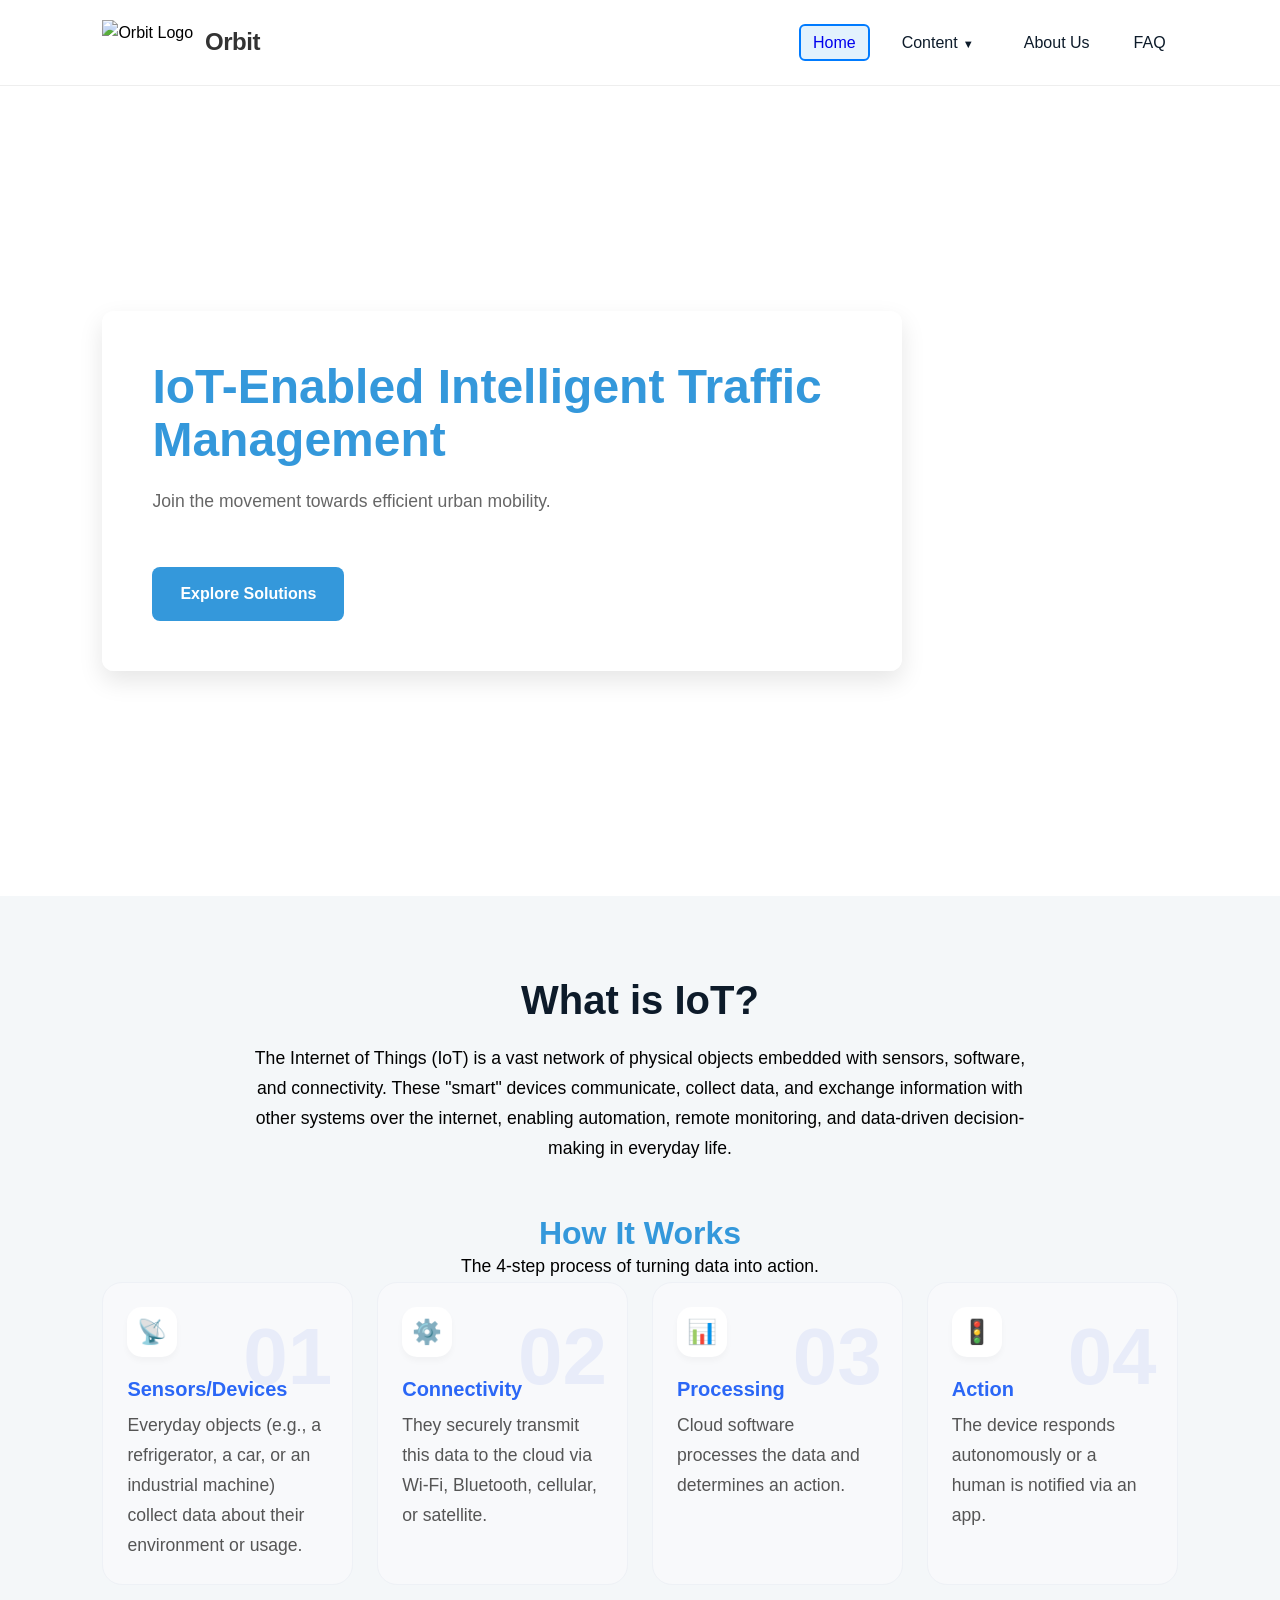
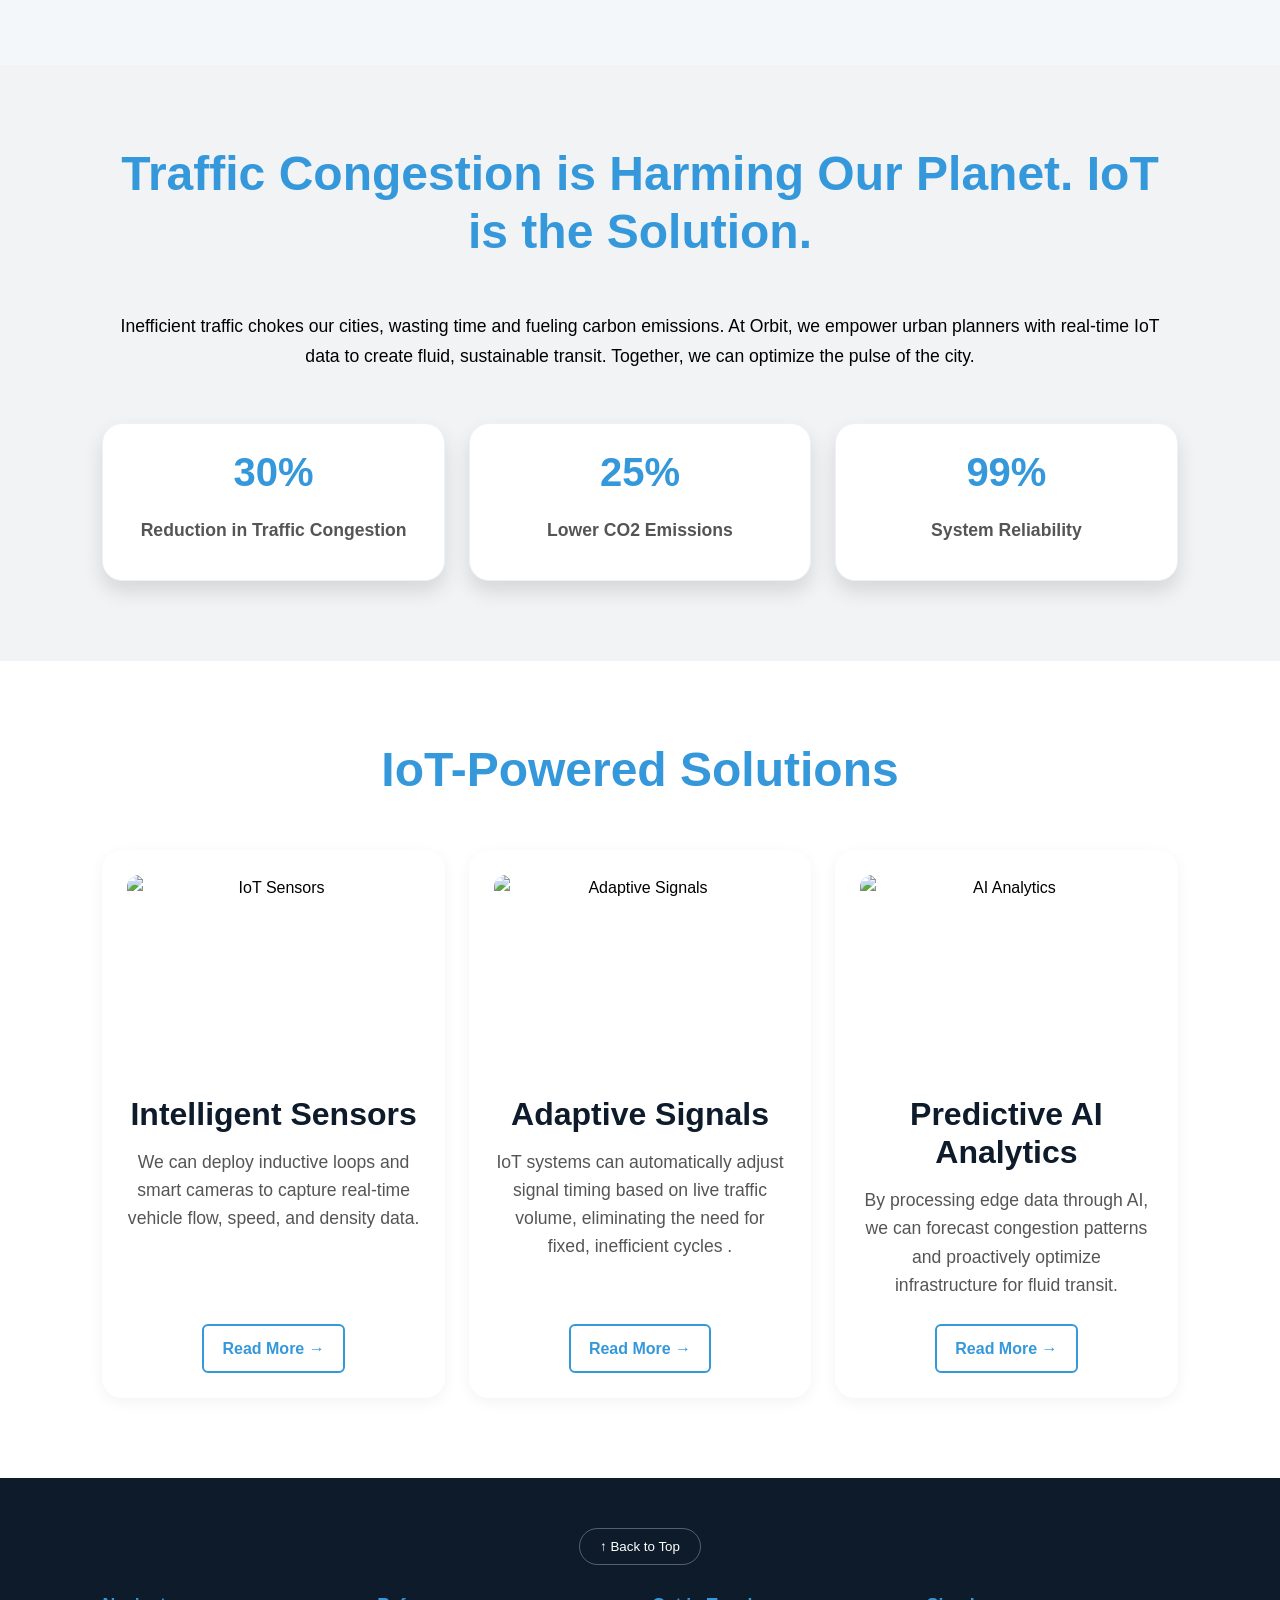
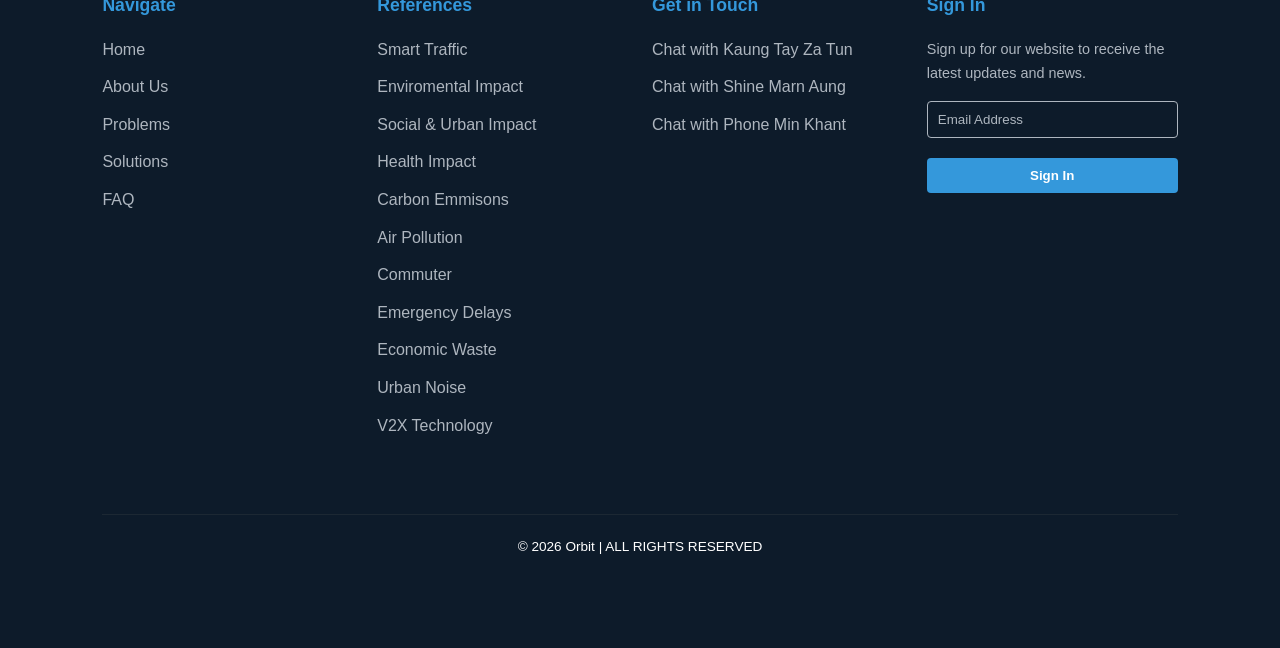
==== index.html @ 5d4b05f7 "Add files via upload" ====
<!DOCTYPE html>
<html lang="en">
<head>
    <meta charset="UTF-8">
    <meta name="viewport" content="width=device-width, initial-scale=1.0">
    <title>ORBIT | HOMEPAGE</title>
    <link rel="icon" type="image" href="images/image-removebg-preview (8).png">
    <link rel="stylesheet" href="STYLE1.css">
</head>
<body>

    <header>
    <div class="header-left">
        <img src="images/icon.png" alt="Orbit Logo">
        <span class="site-name">Orbit</span>
    </div>
    
    <nav class="header-right">
        <a href="index.html" class="nav-active" >Home</a>
        <details class="content-dropdown">
            <summary class="nav-link">Content</summary>
            <div class="dropdown-box">
                <a href="problems.html">The Problems</a>
                <a href="solutions.html">The Solutions</a>
            </div>
        </details>
        <a href="aboutus.html" class="nav-link">About Us</a>
        <a href="faq.html" class="nav-link">FAQ</a>
    </nav>
</header>

    <main>
  <section class="hero">
    <div class="hero-text">
        <div class="animate-text">
            <div class="line"><span><h1>IoT-Enabled Intelligent Traffic Management</h1></span></div>
            <div class="line"><span><p>Join the movement towards efficient urban mobility.</p></span></div>
        </div>
        <a href="#solutions" class="btn-blue">Explore Solutions</a>
    </div>
</section>
<!--section1-->
<section class="iot-section">
    <!-- What is IoT Intro -->
    <div class="iot-intro-container">
        <h2>What is IoT?</h2>
        <p>The Internet of Things (IoT) is a vast network of physical objects embedded with sensors, software, and connectivity. These "smart" devices communicate, collect data, and exchange information with other systems over the internet, enabling automation, remote monitoring, and data-driven decision-making in everyday life.</p>
    </div>
        <div class="how-it-works-header" style="text-align: center; margin-top: 50px;">
        <h3>How It Works</h3>
        <p>The 4-step process of turning data into action.</p>
    </div>
    <!-- How it works: The 4 Process Cards -->
    <div class="process-grid">
        <div class="step-card">
            <span class="bg-number">01</span>
            <div class="step-icon">📡</div>
            <h4>Sensors/Devices</h4>
            <p>Everyday objects (e.g., a refrigerator, a car, or an industrial machine) collect data about their environment or usage.</p>
        </div>
        <div class="step-card">
            <span class="bg-number">02</span>
            <div class="step-icon">⚙️</div>
            <h4>Connectivity</h4>
            <p>They securely transmit this data to the cloud via Wi-Fi, Bluetooth, cellular, or satellite.</p>
        </div>
        <div class="step-card">
            <span class="bg-number">03</span>
            <div class="step-icon">📊</div>
            <h4>Processing</h4>
            <p>Cloud software processes the data and determines an action.</p>
        </div>
        <div class="step-card">
            <span class="bg-number">04</span>
            <div class="step-icon">🚦</div>
            <h4>Action</h4>
            <p>The device responds autonomously or a human is notified via an app.</p>
        </div>
    </div>
</section>
<!--section2-->
<section class="stats-wrapper">
    <div class="stats-intro">
        <h2>Traffic Congestion is Harming Our Planet. IoT is the Solution.</h2><br><br>
        <p>Inefficient traffic chokes our cities, wasting time and fueling carbon emissions. At Orbit, we empower urban planners with real-time IoT data to create fluid, sustainable transit. Together, we can optimize the pulse of the city.</p>
    </div>
    <br><br>
    <div class="stats-section">
        <div class="stat-card">
            <h3>30%</h3>
            <p>Reduction in Traffic Congestion</p>
        </div>
        <div class="stat-card">
            <h3>25%</h3>
            <p>Lower CO2 Emissions</p>
        </div>
        <div class="stat-card">
            <h3>99%</h3>
            <p>System Reliability</p>
        </div>
    </div>
</section>
<!--section3-->
<section id="solutions" class="solutions-section">
    <h2>IoT-Powered Solutions</h2><br><br>
    <div class="solutions-container">
        <!-- Solution 1: IoT Sensors -->
        <div class="solution-card">
            <img src="images/sensor-icons-internet-things-iot-sensors.webp" alt="IoT Sensors">
            <h3>Intelligent Sensors</h3>
            <p>We can deploy inductive loops and smart cameras to capture real-time vehicle flow, speed, and density data.</p>
            <a href="solutions.html" class="read-more">Read More &rarr;</a>
        </div>
        
        <!-- Solution 2: Adaptive Signal Control -->
        <div class="solution-card">
            <img src="images/Image (1).jpg" alt="Adaptive Signals">
            <h3>Adaptive Signals</h3>
            <p>IoT systems can automatically adjust signal timing based on live traffic volume, eliminating the need for fixed, inefficient cycles .</p>
            <a href="solutions.html" class="read-more">Read More &rarr;</a>
        </div>
        
        <!-- Solution 3: AI Analytics -->
        <div class="solution-card">
            <img src="images/Predictive-Analysis-for-IoT-1.webp" alt="AI Analytics">
            <h3>Predictive AI Analytics</h3>
            <p>By processing edge data through AI, we can forecast congestion patterns and proactively optimize infrastructure for fluid transit.</p>
            <a href="solutions.html" class="read-more">Read More &rarr;</a>
        </div>
    </div>
</section>
</section>
<footer class="site-footer">
    <div class="scroll-up-wrapper">
        <button class="scroll-up-btn" onclick="window.scrollTo({top: 0, behavior: 'smooth'});">
            ↑ Back to Top
        </button>
    </div>

    <div class="footer-container">
        <!-- Navigate Column -->
        <div class="footer-column">
            <h4>Navigate</h4>
            <a href="index.html">Home</a>
            <a href="aboutus.html">About Us</a>
            <a href="problems.html">Problems</a>
            <a href="solutions.html">Solutions</a>
            <a href="faq.html">FAQ</a>
        </div>

        <!-- Data References Column -->
        <div class="footer-column">
            <h4>References</h4>
            <ul style="list-style: none; padding: 0;">
                <li><a href="https://www.digi.com/blog/post/smart-traffic-management-optimizing-spend">Smart Traffic</a></li>
                <li><a href="https://energyeducation.ca/encyclopedia/Environmental_impact">Enviromental Impact </a></li>
                <li><a href="https://www.archdaily.com/783459/a-look-back-8-years-of-social-and-urban-projects">Social & Urban Impact</a></li>
                <li><a href="https://jgu.edu.in/blog/2023/12/29/importance-of-public-health/">Health Impact</a></li>
                <li><a href="https://geographical.co.uk/climate-change/geo-explainer-how-carbon-emissions-affect-climate">Carbon Emmisons </a></li>
                <li><a href="https://www.business-standard.com/health/air-pollution-key-terms-explained-aqi-pm25-pm10-vocs-black-carbon-smog-125120300593_1.html">Air Pollution</a></li>
                <li><a href="https://www.nbcnews.com/better/lifestyle/how-your-stressful-commute-affects-your-health-strategies-stay-sane-ncna1144946">Commuter </a></li>
                <li><a href="https://www.theguardian.com/society/2023/sep/02/ambulance-delays-mental-illness-england">Emergency Delays</a></li>
                <li><a href="https://cccsonline.org/7-biggest-money-wasters-and-how-to-avoid-them/">Economic Waste</a></li>
                <li><a href="https://timesofkarachi.pk/59694-experts-warn-of-traffic-noise-threat-at-karachi-seminar/">Urban Noise</a></li>
                <li><a href="https://fiberroad.com/cs/resources/new-trends/vehicle-to-everything-v2x-technology-the-nervous-system-of-future-mobility/">V2X Technology</a></li>
            </ul>
        </div>

        <!-- Get in Touch (Teams) Column -->
        <div class="footer-column">
    <h4>Get in Touch</h4>
    <a href="https://teams.microsoft.com/l/chat/0/0?users=kaungtayzatun@edusndigitalschool.com">Chat with Kaung Tay Za Tun</a>
    <a href="https://teams.microsoft.com/l/chat/0/0?users=shinemarnaung@edusnschool.co.uk">Chat with Shine Marn Aung</a>
    <a href="https://teams.microsoft.com/l/chat/0/0?users=phoneminkhant@edusnschool.co.uk">Chat with Phone Min Khant</a>
</div>

        <!-- Sign In Column -->
        <div class="footer-column">
    <h4>Sign In</h4>
    <p>Sign up for our website to receive the latest updates and news.</p>
    
    <!-- The form wrapper -->
    <div id="form-wrapper">
        <form onsubmit="this.parentElement.style.display='none'; document.getElementById('thank-you-msg').style.display='block'; return false;">
            <input type="email" placeholder="Email Address" required>
            <button type="submit" style="margin-top: 10px;">Sign In</button>
        </form>
    </div>

    <!-- The Thank You message, hidden by default -->
    <div id="thank-you-msg" class="thank-you" style="display: none;">
        Thank you!
    </div>
</div>

    <div class="footer-bottom">
        <p>&copy; 2026 Orbit | ALL RIGHTS RESERVED</p>
    </div>
</footer>
</body>
</html>
---- STYLE1.css ----
/* =========================================================
   GLOBAL RESET
========================================================= */
* {
    margin: 0;
    padding: 0;
    box-sizing: border-box;
}

html {
    scroll-behavior: smooth;
}

body {
    font-family: 'Segoe UI', Tahoma, Geneva, Verdana, sans-serif;
    background-color: #f8f9fa;
    color: #333;
    line-height: 1.6;
}

/* =========================================================
   HEADER
========================================================= */
header {
    position: sticky;
    top: 0;
    z-index: 1000;

    display: flex;
    justify-content: space-between;
    align-items: center;

    padding: 15px 8%;
    background: #ffffff;
    border-bottom: 1px solid #eaeaea;
}

/* LEFT SIDE */
.header-left {
    display: flex;
    align-items: center;
    gap: 12px;
    cursor: pointer;
}

.header-left img {
    height: 45px;
    width: auto;
    transition: transform 0.3s ease;
}

.header-left img:hover {
    transform: scale(1.05);
}

.site-name {
    font-size: 1.5rem;
    font-weight: 700;
    color: #333;
    letter-spacing: -0.5px;
}

/* RIGHT SIDE NAV */
.header-right {
    display: flex;
    align-items: center;
    gap: 20px;
}

/* NAV LINKS */
.nav-link {
    color: #0d1b2a;
    text-decoration: none;
    font-weight: 500;
    padding: 8px 12px;
    transition: all 0.3s ease;
}

.nav-link:hover {
    color: #3498db;
}

/* ACTIVE HOME BUTTON */
.nav-link.active-home {
    background-color: #e8ecf9;
    color: #2b67f6;
    padding: 8px 20px;
    border-radius: 12px;
    font-weight: 600;
}

/* GENERIC ACTIVE */
.nav-active {
    background-color: #e3f2fd;
    border: 2px solid #007bff;
    border-radius: 6px;
    padding: 4px 12px;
}

/* =========================================================
   DROPDOWN
========================================================= */
.content-dropdown {
    position: relative;
}

.content-dropdown summary {
    list-style: none;
    cursor: pointer;
    padding-right: 18px;
    font-weight: 500;
}

.content-dropdown summary::-webkit-details-marker {
    display: none;
}

.content-dropdown summary::after {
    content: "▼";
    font-size: 0.7rem;
    margin-left: 5px;
}

.dropdown-box {
    position: absolute;
    top: 120%;
    left: 0;

    min-width: 180px;
    padding: 12px;

    background: white;
    border-radius: 8px;
    border: 1px solid #eee;

    box-shadow: 0 10px 20px rgba(0,0,0,0.08);

    display: none;
}

.content-dropdown[open] .dropdown-box {
    display: block;
}

.dropdown-box a {
    display: block;
    padding: 10px 5px;
    text-decoration: none;
    color: #333;
    transition: color 0.3s ease;
}

.dropdown-box a:hover {
    color: #3498db;
}

/* =========================================================
   HERO SECTION
========================================================= */
.hero {
    display: flex;
    align-items: center;
    gap: 60px;

    padding: 80px 8%;
    background: #ffffff;
}

.hero-text {
    flex: 1;
}

.hero-text h1 {
    font-size: 3rem;
    line-height: 1.1;
    margin-bottom: 20px;
}

.hero-text p {
    font-size: 1.1rem;
    color: #666;
    margin-bottom: 30px;
}

.btn-blue {
    display: inline-block;

    padding: 15px 30px;

    background: #3498db;
    color: white;
    text-decoration: none;
    border-radius: 6px;

    font-weight: bold;
    transition: background 0.3s ease;
}

.btn-blue:hover {
    background: #217dbb;
}

.hero-image {
    flex: 1;
    width: 100%;
    height: 350px;

    object-fit: cover;
    border-radius: 12px;
}

/* =========================================================
   STATS SECTION
========================================================= */
.stats-wrapper {
    padding: 80px 8%;
    background: #f1f3f5;
    text-align: center;
}

.stats-section {
    display: flex;
    gap: 20px;
    justify-content: space-between;
}

.stat-card {
    flex: 1;

    background: #ffffff;
    padding: 30px;
    border-radius: 16px;

    box-shadow: 0 10px 20px rgba(0,0,0,0.12);

    transition:
        transform 0.4s ease,
        box-shadow 0.4s ease;
}

.stat-card:hover {
    transform: translateY(-10px);

    box-shadow: 0 25px 50px rgba(0,0,0,0.2);
}

.stat-card h3 {
    color: #3498db;
    font-size: 2.5rem;
    margin-bottom: 10px;
}

/* =========================================================
   SOLUTIONS SECTION
========================================================= */
.solutions-section {
    padding: 80px 8%;
    text-align: center;
    background: #ffffff;
}

.solutions-container {
    display: flex;
    gap: 20px;
}

.solution-card {
    flex: 1;

    display: flex;
    flex-direction: column;

    padding: 20px;

    background: #f9f9f9;
    border-radius: 12px;

    box-shadow: 0 5px 15px rgba(0,0,0,0.05);
}

.solution-card img {
    width: 100%;
    height: 200px;

    object-fit: cover;
    border-radius: 8px;

    margin-bottom: 15px;
}

.read-more {
    margin-top: auto;

    display: inline-block;

    padding: 10px 18px;

    border: 2px solid #3498db;
    border-radius: 6px;

    color: #3498db;
    text-decoration: none;
    font-weight: 600;

    transition: all 0.3s ease;
}

.read-more:hover {
    background: #3498db;
    color: white;
}

/* =========================================================
   FAQ SECTION
========================================================= */
.faq-hero {
    padding: 60px 8%;
}

.faq-layout {
    display: flex;
    gap: 80px;
    align-items: flex-start;
}

.faq-sidebar {
    flex: 0 0 300px;
    position: sticky;
    top: 100px;
}

.faq-main-title {
    font-size: 3rem;
    color: #3498db;
    margin-bottom: 20px;
}

.faq-list {
    flex: 1;
}

.faq-cat-title {
    margin: 40px 0 20px;
    padding-bottom: 10px;

    border-bottom: 2px solid #ddd;
    color: #2c3e50;
}

.faq-item {
    overflow: hidden;

    margin-bottom: 15px;

    background: white;
    border-radius: 8px;

    box-shadow: 0 2px 10px rgba(0,0,0,0.05);
}

.faq-item summary {
    display: flex;
    justify-content: space-between;
    align-items: center;

    padding: 20px;

    cursor: pointer;
    font-weight: 600;
}

.arrow-circle {
    width: 30px;
    height: 30px;

    display: flex;
    align-items: center;
    justify-content: center;

    border: 2px solid #3498db;
    border-radius: 50%;

    color: #3498db;

    transition: transform 0.3s ease;
}

.faq-item[open] .arrow-circle {
    transform: rotate(90deg);
}

.faq-answer {
    padding: 0 20px 20px;
    color: #666;
}

/* =========================================================
   IOT SECTION
========================================================= */
.iot-section {
    padding: 80px 8%;
    background-color: #ffffff;
}

.iot-intro-container {
    max-width: 800px;
    margin: 0 auto 50px;
    text-align: center;
}

.iot-intro-container h2 {
    font-size: 2.5rem;
    margin-bottom: 20px;
    color: #0d1b2a;
}

/* GRID */
.process-grid {
    display: grid;
    grid-template-columns: repeat(4, 1fr);
    gap: 20px;
}

/* CARD */
.step-card {
    position: relative;
    overflow: hidden;

    padding: 30px;

    background: #f8f9fb;
    border: 1px solid #eef1f6;
    border-radius: 25px;

    transition:
        transform 0.4s ease,
        box-shadow 0.4s ease;
}

.step-card:hover {
    transform: translateY(-12px);

    box-shadow: 0 15px 30px rgba(0,0,0,0.15);
}

/* NUMBER */
.bg-number {
    position: absolute;
    top: 10px;
    right: 20px;

    font-size: 5rem;
    font-weight: 900;
    color: #e8ecf9;

    z-index: 0;
}

/* ICON */
.step-icon {
    position: relative;
    z-index: 1;

    width: 50px;
    height: 50px;

    display: flex;
    align-items: center;
    justify-content: center;

    margin-bottom: 20px;

    background: white;
    border-radius: 15px;

    font-size: 1.5rem;

    box-shadow: 0 4px 6px rgba(0,0,0,0.03);

    transition: transform 0.3s ease;
}

.step-card:hover .step-icon {
    transform: scale(1.1);
}

.step-card h4,
.step-card p {
    position: relative;
    z-index: 1;
}

.step-card h4 {
    margin-bottom: 15px;
}

.step-card p {
    color: #555;
}

/* =========================================================
   FOOTER
========================================================= */
.site-footer {
    padding: 50px 8%;
    background-color: #0d1b2a;
    color: white;
}

.footer-container {
    display: flex;
    justify-content: space-between;
    flex-wrap: wrap;
    gap: 30px;

    margin-bottom: 40px;
}

.footer-column {
    flex: 1;
    min-width: 220px;
}

.footer-column h4 {
    margin-bottom: 20px;

    font-size: 1.1rem;
    font-weight: 600;
}

/* LINKS */
.footer-column a {
    display: block;

    margin-bottom: 12px;

    color: #aeb6bf;
    text-decoration: none;

    transition: color 0.3s ease;
}

.footer-column a:hover {
    color: white;
}

/* TEXT */
.footer-column p {
    margin-bottom: 15px;

    color: #aeb6bf;
    font-size: 0.9rem;
}

/* INPUTS */
.footer-column input {
    width: 100%;

    padding: 10px;
    margin-bottom: 10px;

    background-color: #0d1b2a;
    border: 1px solid #aeb6bf;
    border-radius: 4px;

    color: white;
}

.footer-column input::placeholder {
    color: #aeb6bf;
}

/* BUTTON */
.footer-column button {
    width: 100%;

    padding: 10px;

    background-color: #3498db;
    color: white;

    border: none;
    border-radius: 4px;

    cursor: pointer;
    font-weight: 600;

    transition: background 0.3s ease;
}

.footer-column button:hover {
    background-color: #0f9dfb;
}

/* THANK YOU BOX */
.thank-you {
    margin-top: 10px;
    padding: 10px;

    border: 1px solid #3498db;
    border-radius: 4px;

    color: #3498db;
    text-align: center;
}

/* BOTTOM */
.footer-bottom {
    width: 100%;

    margin-top: 40px;
    padding-top: 20px;

    text-align: center;

    border-top: 1px solid #1c2833;
}

.footer-bottom p {
    color: white;
    font-size: 0.85rem;
}

/* SCROLL BUTTON */
.scroll-up-wrapper {
    text-align: center;
    margin-bottom: 30px;
}

.scroll-up-btn {
    padding: 10px 20px;

    background: transparent;
    color: white;

    border: 1px solid rgba(255,255,255,0.3);
    border-radius: 20px;

    cursor: pointer;

    transition: all 0.3s ease;
}

.scroll-up-btn:hover {
    background: white;
    color: #0d1b2a;
}

/* =========================================================
   RESPONSIVE DESIGN
========================================================= */
@media (max-width: 992px) {

    .hero,
    .stats-section,
    .solutions-container,
    .faq-layout {
        flex-direction: column;
    }

    .process-grid {
        grid-template-columns: repeat(2, 1fr);
    }

    .faq-sidebar {
        position: static;
    }
}

@media (max-width: 768px) {

    header {
        flex-direction: column;
        gap: 15px;
    }

    .header-right {
        flex-wrap: wrap;
        justify-content: center;
    }

    .hero-text h1,
    .faq-main-title,
    .iot-intro-container h2 {
        font-size: 2rem;
    }

    .process-grid {
        grid-template-columns: 1fr;
    }

    .hero-image {
        height: 250px;
    }
}

@media (max-width: 480px) {

    .hero,
    .stats-wrapper,
    .solutions-section,
    .faq-hero,
    .iot-section,
    .site-footer {
        padding-left: 5%;
        padding-right: 5%;
    }

    .btn-blue {
        width: 100%;
        text-align: center;
    }
}
/* =========================================================
   STEP ICONS & PROCESS CARDS
========================================================= */

.step-icon {
    position: relative;
    z-index: 1;

    width: 50px;
    height: 50px;

    display: flex;
    align-items: center;
    justify-content: center;

    margin-bottom: 20px;

    background: #ffffff;
    border-radius: 15px;

    font-size: 1.5rem;

    box-shadow: 0 4px 6px rgba(0,0,0,0.03);

    transition: transform 0.3s ease;
}

.step-card:hover .step-icon {
    transform: scale(1.1);
}

.step-card h4,
.step-card p {
    position: relative;
    z-index: 1;
}

/* Card Headings */
.step-card h4 {
    margin-bottom: 10px;
    color: #2b67f6;
    font-size: 1.25rem;
}

.step-card p {
    color: #555;
    line-height: 1.7;
}

/* =========================================================
   RESPONSIVE PROCESS GRID
========================================================= */

/* Large Desktop */
@media (min-width: 1200px) {
    .process-grid {
        grid-template-columns: repeat(4, 1fr);
        gap: 30px;
    }
}

/* Laptop */
@media (max-width: 1199px) and (min-width: 992px) {
    .process-grid {
        grid-template-columns: repeat(4, 1fr);
        gap: 20px;
    }
}

/* Tablet */
@media (max-width: 991px) and (min-width: 768px) {
    .process-grid {
        grid-template-columns: repeat(2, 1fr);
        gap: 20px;
    }
}

/* Large Phone */
@media (max-width: 767px) and (min-width: 480px) {
    .process-grid {
        grid-template-columns: 1fr;
        padding: 40px 10%;
    }
}

/* Small Mobile */
@media (max-width: 479px) {

    .process-grid {
        grid-template-columns: 1fr;
        padding: 30px 5%;
    }

    .iot-intro-container h2 {
        font-size: 1.8rem;
    }

    .step-card {
        padding: 20px;
    }
}

/* =========================================================
   IOT SECTION
========================================================= */

.iot-section {
    padding: 80px 8%;
    background-color: #f4f7f9;
}

/* =========================================================
   ABOUT HERO SECTION
========================================================= */

.team-tagline {
    margin-top: 0;

    color: #2b67f6;

    font-size: 1rem;
    font-weight: 600;

    text-transform: uppercase;
    letter-spacing: 1.5px;
}

/* Hero Banner */
.about-hero {
    display: flex;
    align-items: center;
    justify-content: center;

    min-height: 320px;

    padding: 120px 8%;

    text-align: center;

    background-image:
        linear-gradient(rgba(0,0,0,0.5), rgba(0,0,0,0.5)),
        url("images/smart\ city\ 1.jpg");

    background-size: cover;
    background-position: center;
    background-repeat: no-repeat;
}

.about-hero-title {
    max-width: 900px;

    color: #ffffff;

    font-size: clamp(2rem, 6vw, 3rem);

    text-shadow: 2px 2px 8px rgba(0,0,0,0.6);
}

/* =========================================================
   FEATURE GRID
========================================================= */

.about-feature-grid {
    display: grid;
    grid-template-columns: repeat(auto-fit, minmax(250px, 1fr));

    gap: 30px;

    padding: 80px 8%;

    background-color: #ffffff;
}

.feature-card {
    padding: 30px;

    background: #f8f9fb;

    border: 1px solid #eef1f6;
    border-radius: 25px;

    text-align: center;

    transition:
        transform 0.3s ease,
        box-shadow 0.3s ease;
}

.feature-card:hover {
    transform: translateY(-8px);

    box-shadow: 0 15px 30px rgba(0,0,0,0.08);
}

.feature-card h3 {
    margin-bottom: 15px;

    color: #2b67f6;

    font-size: 1.5rem;
}

/* =========================================================
   SPLIT SECTION
========================================================= */

.about-split-section {
    padding: 80px 8%;
    background-color: #f8f9fb;
}

.about-split-wrapper {
    display: flex;
    align-items: center;
    gap: 50px;
}

.about-split-image-box,
.about-split-text-box {
    flex: 1;
}

.about-split-image-box img {
    width: 100%;
    display: block;

    border-radius: 20px;
}

.about-split-text-box h2 {
    margin-bottom: 20px;
    color: #2b67f6;
}

/* =========================================================
   TEAM PROFILES
========================================================= */

.team-profiles-section {
    padding: 80px 8%;
}

.team-container {
    display: flex;
    flex-direction: column;
    gap: 50px;
}

.profile-block {
    display: flex;
    align-items: center;
    justify-content: center;
    gap: 40px;
}

.reverse-profile {
    flex-direction: row-reverse;
}

.member-text-zone {
    flex: 1;
    max-width: 500px;
}

/* Pill Image Frame */
.allbirds-pill-frame {
    width: 250px;
    height: 250px;

    overflow: hidden;
    flex-shrink: 0;

    display: flex;
    align-items: center;
    justify-content: center;

    border-radius: 125px;

    background-color: #eef1f6;

    box-shadow: 0 10px 20px rgba(0,0,0,0.08);
}

.allbirds-pill-frame img {
    width: 100%;
    height: 100%;

    object-fit: cover;
}

/* =========================================================
   STATS IMPACT SECTION
========================================================= */

.stats-impact-section {
    padding: 80px 8%;

    background-color: #f4f7f9;

    text-align: center;
}

.impact-header {
    margin-bottom: 60px;
}

.impact-header h3 {
    margin-bottom: 15px;

    color: #0d1b2a;

    font-size: 2.2rem;
}

.stats-container {
    display: flex;
    justify-content: center;
    gap: 40px;

    padding: 20px 0;

    flex-wrap: wrap;
}

.stat-card {
    flex: 1;
    min-width: 280px;

    padding: 60px 40px;

    background: #ffffff;

    border: 1px solid #eef1f6;
    border-radius: 25px;

    transition:
        transform 0.4s ease,
        box-shadow 0.4s ease;
}

.stat-card:hover {
    transform: translateY(-10px);

    box-shadow: 0 20px 40px rgba(43,103,246,0.12);
}

.stat-card h4 {
    margin: 0;
    padding: 10px 0;

    color: #2b67f6;

    font-size: 3.5rem;
}

.stat-card p {
    margin: 0;
    padding: 10px 0;

    color: #555;

    font-size: 1.1rem;
    font-weight: 600;
}

/* =========================================================
   FOOTER REFERENCES
========================================================= */

.footer-references {
    display: flex;
    justify-content: center;
    gap: 80px;

    padding: 40px 8%;

    border-top: 1px solid rgba(255,255,255,0.1);

    text-align: left;

    flex-wrap: wrap;
}

.ref-column h4 {
    margin-bottom: 15px;

    color: #ffffff;

    font-size: 1rem;
}

.ref-column ul {
    list-style: none;
    padding: 0;
}

.ref-column li {
    margin-bottom: 10px;
}

.ref-column a {
    color: #aaaaaa;

    text-decoration: none;
    font-size: 0.85rem;

    transition: color 0.3s ease;
}

.ref-column a:hover {
    color: #2b67f6;
}

/* =========================================================
   PROBLEM SECTION
========================================================= */

.problems-grid-section {
    padding: 80px 8%;
    background-color: #eef4fb;
}

.problem-card {
    padding: 40px 30px;

    background: #ffffff;

    border: 1px solid #dbeafe;
    border-radius: 20px;

    text-align: center;

    box-shadow: 0 10px 20px rgba(43,103,246,0.08);

    transition:
        transform 0.3s ease,
        box-shadow 0.3s ease,
        border-color 0.3s ease;
}

.problem-card:hover {
    transform: translateY(-10px);

    border-color: #2b67f6;

    box-shadow: 0 20px 40px rgba(43,103,246,0.15);
}

.problem-card h3 {
    margin-bottom: 15px;

    color: #1b5798;

    font-size: 1.5rem;
}

.problem-card p {
    margin-bottom: 25px;

    color: #666666;

    line-height: 1.7;
}

/* =========================================================
   MOBILE RESPONSIVENESS
========================================================= */

@media (max-width: 900px) {

    .about-split-wrapper,
    .profile-block,
    .reverse-profile {
        flex-direction: column;
        text-align: center;
    }

    .member-photo-zone {
        margin-bottom: 20px;
    }
}

@media (max-width: 768px) {

    .stats-container,
    .footer-references {
        flex-direction: column;
        text-align: center;
    }

    .footer-references {
        gap: 30px;
    }

    .about-hero {
        padding: 100px 6%;
    }
}

/* =========================================================
   EXPLORE BUTTON
========================================================= */

.explore-btn {
    display: inline-block;

    padding: 10px 25px;

    background-color: #2b67f6;
    color: white;

    text-decoration: none;
    font-size: 0.95rem;
    font-weight: 600;

    border-radius: 50px;

    transition:
        background-color 0.3s ease,
        transform 0.3s ease;
}

.explore-btn:hover {
    background-color: #1a51d5;
    transform: translateY(-2px);
}

/* =========================================================
   INTRO SECTION
========================================================= */

.intro-section {
    padding: 80px 8%;
    background-color: #ffffff;
}

/* =========================================================
   PROBLEMS GRID SECTION
========================================================= */

.problems-grid-section {
    padding: 80px 8%;
    background-color: #f4f7fa;
}

/* Grid Layout */
.problem-card-container {
    display: grid;
    grid-template-columns: repeat(3, 1fr);
    gap: 30px;
}

/* =========================================================
   PROBLEM OVERLAY CARD
========================================================= */

.problem-card-overlay {
    position: relative;

    width: 100%;
    height: 400px;

    overflow: hidden;

    border-radius: 20px;

    cursor: pointer;

    box-shadow: 0 10px 25px rgba(0,0,0,0.08);

    transition:
        transform 0.3s ease,
        box-shadow 0.3s ease;
}

.problem-card-overlay:hover {
    transform: translateY(-8px);

    box-shadow: 0 20px 40px rgba(0,0,0,0.15);
}

/* Image */
.problem-card-overlay img {
    width: 100%;
    height: 100%;

    object-fit: cover;

    transition: transform 0.5s ease;
}

.problem-card-overlay:hover img {
    transform: scale(1.05);
}

/* Dark Overlay */
.problem-card-overlay::after {
    content: "";

    position: absolute;
    inset: 0;

    background: rgba(0,0,0,0.4);
}

/* =========================================================
   TEXT CONTENT OVERLAY
========================================================= */

.text-content {
    position: absolute;
    left: 0;
    bottom: 0;
    z-index: 2;

    width: 100%;

    padding: 20px;

    text-align: center;
    color: white;

    background: rgba(0,0,0,0.35);

    transition: all 0.4s ease;
}

.problem-card-overlay:hover .text-content {
    padding-bottom: 40px;
}

/* =========================================================
   OUTLINED BUTTON
========================================================= */

.explore-btn-outlined {
    display: inline-block;

    margin-top: 12px;
    padding: 10px 22px;

    border: 2px solid #ffffff;
    border-radius: 8px;

    color: white;
    text-decoration: none;
    font-weight: 600;

    opacity: 0;
    visibility: hidden;

    transition:
        opacity 0.3s ease,
        visibility 0.3s ease,
        background-color 0.3s ease;
}

.problem-card-overlay:hover .explore-btn-outlined {
    opacity: 1;
    visibility: visible;
}

.explore-btn-outlined:hover {
    background-color: rgba(255,255,255,0.15);
}

/* =========================================================
   FOOTER REFERENCES
========================================================= */

.footer-references-wrapper,
.ref-list,
.navigation-container {
    display: flex;
    flex-direction: column;
    gap: 15px;
    align-items: flex-start;
}

/* Full Width Footer Reference Area */
.footer-references-full {
    margin-top: 20px;
    padding: 0 8% 40px;

    border-top: 1px solid rgba(255,255,255,0.1);
}

.ref-block {
    margin-bottom: 20px;
}

.ref-block h4 {
    margin-bottom: 10px;

    color: #ffffff;
    font-size: 1.1rem;
}

/* Vertical Links */
.ref-list-vertical {
    display: flex;
    flex-direction: column;
    gap: 8px;
}

.footer-references-full a {
    color: #aaaaaa;

    text-decoration: none;
    font-size: 0.9rem;

    transition: color 0.3s ease;
}

.footer-references-full a:hover {
    color: #ffffff;
}

/* =========================================================
   CONTENT WRAPPER
========================================================= */

.content-wrapper {
    display: flex;
    align-items: center;
    justify-content: space-between;

    gap: 60px;

    padding: 80px 8%;
}

/* IMAGE SIDE */
.image-side {
    flex: 1;
    max-width: 50%;
}

.image-side img {
    width: 100%;
    height: auto;

    display: block;

    border-radius: 20px;

    box-shadow: 0 15px 35px rgba(0,0,0,0.1);
}

/* TEXT SIDE */
.text-side {
    flex: 1;
    max-width: 45%;
}

.text-side h1 {
    margin-bottom: 20px;

    color: #0d1b2a;

    font-size: 2.5rem;
}

.text-side h3 {
    margin-top: 25px;
    margin-bottom: 10px;

    color: #2b67f6;
}

.text-side p {
    line-height: 1.7;
    color: #555;
}

/* =========================================================
   LAYOUT DIRECTIONS
========================================================= */

/* Right Image */
.right-img {
    flex-direction: row;
}

.right-img .text-side {
    order: 1;
}

.right-img .image-side {
    order: 2;
}

/* Left Image */
.left-img {
    flex-direction: row;
}

.left-img .image-side {
    order: 1;
}

.left-img .text-side {
    order: 2;
}

/* =========================================================
   BUTTONS
========================================================= */

.learn-more-btn,
.back-btn,
.btn-reserve,
.ref-link {
    display: inline-block;

    margin-top: 25px;
    padding: 14px 28px;

    border: none;
    border-radius: 8px;

    background-color: #3498db;
    color: #ffffff;

    text-decoration: none;
    text-align: center;

    font-size: 1rem;
    font-weight: 600;

    cursor: pointer;

    transition:
        background-color 0.3s ease,
        transform 0.3s ease,
        box-shadow 0.3s ease;
}

/* Hover */
.learn-more-btn:hover,
.btn-reserve:hover,
.ref-link:hover {
    background-color: #2980b9;

    transform: translateY(-2px);

    box-shadow: 0 8px 20px rgba(0,0,0,0.15);
}

/* Back Button Variant */
.back-btn {
    background-color: #7f8c8d;
}

.back-btn:hover {
    background-color: #5d6d7e;

    transform: translateY(-2px);

    box-shadow: 0 8px 20px rgba(0,0,0,0.15);
}

/* =========================================================
   SOLUTIONS GRID
========================================================= */

.solutions-grid {
    display: grid;
    grid-template-columns: repeat(3, 1fr);

    gap: 30px;

    padding: 50px 8%;
}

/* Solution Card */
.solution-card {
    display: flex;
    flex-direction: column;
    align-items: center;

    padding: 25px;

    background: #ffffff;

    border: 1px solid transparent;
    border-radius: 16px;

    text-align: center;

    box-shadow: 0 4px 15px rgba(0,0,0,0.05);

    transition:
        box-shadow 0.3s ease,
        border-color 0.3s ease;
}

/* Stable Hover */
.solution-card:hover {
    border-color: #3498db;

    box-shadow: 0 10px 25px rgba(0,0,0,0.12);
}

/* Image */
.solution-card img {
    width: 100%;
    height: 200px;

    object-fit: cover;

    margin-bottom: 20px;

    border-radius: 12px;
}

/* Title */
.solution-card h3 {
    margin-bottom: 15px;

    color: #0d1b2a;
}

/* Text */
.solution-card p {
    margin-bottom: 25px;

    color: #555;

    line-height: 1.6;
}

/* Button Placement */
.learn-more-btn {
    margin-top: auto;
}

/* =========================================================
   SECTION HEADER
========================================================= */

.section-header {
    padding: 40px 0 20px;

    text-align: center;
}

.section-header h2 {
    margin-bottom: 10px;

    color: #0d1b2a;

    font-size: 2.5rem;
}

.section-header p {
    max-width: 700px;
    margin: 0 auto;

    color: #666;

    line-height: 1.7;
}

/* =========================================================
   SMOOTH SCROLL
========================================================= */

html {
    scroll-behavior: smooth;
}

/* =========================================================
   RESPONSIVE DESIGN
========================================================= */

/* Tablet */
@media (max-width: 1024px) {

    .solutions-grid {
        grid-template-columns: repeat(2, 1fr);
    }

    .problem-card-container {
        grid-template-columns: repeat(2, 1fr);
    }
}

/* Mobile */
@media (max-width: 900px) {

    .content-wrapper,
    .right-img,
    .left-img {
        flex-direction: column;
        text-align: center;
    }

    .image-side,
    .text-side {
        max-width: 100%;
    }

    .content-wrapper {
        padding: 50px 5%;
    }
}

/* Small Mobile */
@media (max-width: 600px) {

    .solutions-grid,
    .problem-card-container {
        grid-template-columns: 1fr;
    }

    .text-side h1 {
        font-size: 2rem;
    }

    .section-header h2 {
        font-size: 2rem;
    }

    .problem-card-overlay {
        height: 320px;
    }
}
/* =========================================================
   GLOBAL RESET
========================================================= */

*,
*::before,
*::after {
    margin: 0;
    padding: 0;
    box-sizing: border-box;
}

/* =========================================================
   ROOT / BODY
========================================================= */

html {
    scroll-behavior: smooth;
}

body {
    overflow-x: hidden;

    font-family: sans-serif;
    line-height: 1.6;

    background: #ffffff;
    color: #000000;
}

/* =========================================================
   MEDIA DEFAULTS
========================================================= */

img {
    display: block;

    max-width: 100%;
    height: auto;
}

section {
    width: 100%;
}

/* =========================================================
   TYPOGRAPHY
========================================================= */

h1,
h2,
h3,
h4,
h5,
h6 {
    margin-top: 0;
    color: #3498db;
    line-height: 1.2;
}

h1 {
    font-size: clamp(2.2rem, 5vw, 4rem);
}

h2 {
    font-size: clamp(1.8rem, 4vw, 3rem);
}

h3 {
    font-size: clamp(1.3rem, 3vw, 2rem);
}

p {
    color: #000000;

    font-size: clamp(1rem, 2vw, 1.1rem);
    line-height: 1.7;
}

/* =========================================================
   PAGE TITLE
========================================================= */

.page-title {
    padding: 60px 0;

    text-align: center;
}

.page-title h1 {
    margin: 0;
    font-weight: 700;
}

/* =========================================================
   SECTION HEADERS
========================================================= */

.section-header {
    padding: 40px 0 20px;

    text-align: center;
}

.section-header h2 {
    margin-bottom: 10px;
}

.section-header p {
    max-width: 600px;
    margin: 0 auto;

    color: #555;

    font-size: 1.1rem;
}

/* =========================================================
   STICKY HEADER
========================================================= */

header {
    position: sticky;
    top: 0;
    z-index: 9999;

    display: flex;
    justify-content: space-between;
    align-items: center;

    width: 100%;

    padding: 20px 8%;

    background: #ffffff;

    border-bottom: 1px solid #eee;
}

header nav a {
    text-decoration: none;
}

/* =========================================================
   HERO SECTION
========================================================= */

.hero {
    display: flex;
    align-items: center;
    justify-content: flex-start;

    min-height: 90vh;

    padding: 100px 8%;

    background-image: url("images/Smart traffic.jpg");
    background-size: cover;
    background-position: center;
    background-repeat: no-repeat;
}

.hero-text {
    width: 100%;
    max-width: 800px;

    padding: 50px;

    background: rgba(255,255,255,0.9);

    border-radius: 12px;

    box-shadow: 0 10px 25px rgba(0,0,0,0.1);
}

.hero-text h1 {
    margin-bottom: 20px;
}

.hero-text p {
    margin-bottom: 30px;
}

/* =========================================================
   BUTTONS
========================================================= */

.btn-blue {
    display: inline-block;

    margin-top: 20px;
    padding: 14px 28px;

    border-radius: 8px;

    background: #3498db;
    color: #ffffff;

    text-decoration: none;
    font-weight: 600;

    transition:
        background-color 0.3s ease,
        transform 0.3s ease,
        box-shadow 0.3s ease;
}

.btn-blue:hover {
    background: #2980b9;

    transform: translateY(-2px);

    box-shadow: 0 8px 20px rgba(0,0,0,0.15);
}

/* =========================================================
   ANIMATED LINES
========================================================= */

.line {
    overflow: hidden;
}

.line span {
    display: block;

    animation: reveal-infinite 4s infinite;
}

.line:nth-child(1) span {
    animation-delay: 0s;
}

.line:nth-child(2) span {
    animation-delay: 0.2s;
}

@keyframes reveal-infinite {

    0% {
        transform: translateY(100%);
    }

    15%,
    80% {
        transform: translateY(0);
    }

    100% {
        transform: translateY(-100%);
    }
}

/* =========================================================
   FLEX LAYOUTS
========================================================= */

.stats-section,
.stats-container,
.solutions-container,
.footer-container,
.profile-block,
.about-split-wrapper,
.content-wrapper,
.detail-wrapper,
.faq-layout {
    display: flex;
    gap: 24px;
}

/* =========================================================
   DETAIL WRAPPER
========================================================= */

.detail-wrapper {
    align-items: flex-start;

    padding: 80px 8%;
}

/* =========================================================
   IMAGE SIDE
========================================================= */

.image-side {
    flex: 1;

    display: flex;
    flex-direction: column;
    gap: 20px;

    line-height: 0;
}

.image-side img,
.stacked-image {
    display: block;

    width: 100%;
    height: auto;

    margin: 0;

    border-radius: 20px;
}

/* =========================================================
   TEXT SIDE
========================================================= */

.text-side {
    flex: 1;
}

.text-side h1 {
    margin-bottom: 20px;
}

.text-side h3 {
    margin-top: 25px;
    margin-bottom: 10px;

    color: #2b67f6;
}

/* =========================================================
   FAQ STICKY SIDEBAR
========================================================= */

.faq-layout {
    align-items: flex-start;
}

.faq-sidebar {
    position: sticky;
    top: 100px;

    width: 300px;
    flex-shrink: 0;

    align-self: flex-start;
}

.faq-content {
    flex: 1;
    min-width: 0;
}

/* =========================================================
   GRID SYSTEM
========================================================= */

.process-grid,
.problem-card-container,
.responsive-grid {
    display: grid;
    grid-template-columns: repeat(3, 1fr);

    gap: 24px;
}

.solutions-grid {
    display: grid;
    grid-template-columns: repeat(3, 1fr);

    gap: 30px;
}

/* =========================================================
   CARD SYSTEM
========================================================= */

.solution-card,
.stat-card,
.feature-card,
.problem-card,
.step-card,
.responsive-card {
    overflow: hidden;

    padding: 24px;

    border-radius: 20px;

    word-wrap: break-word;
}

/* =========================================================
   STAT CARD FIX
========================================================= */

.stat-card h4 {
    margin-bottom: 20px;
}

.stat-card p {
    margin-top: 0;
}

/* =========================================================
   THANK YOU MESSAGE
========================================================= */

#thank-you-msg {
    width: 100%;

    margin-top: 10px;
    padding: 10px;

    border: 1px solid #aeb6bf;
    border-radius: 4px;

    background: transparent;

    color: #aeb6bf;

    text-align: center;
}

/* =========================================================
   OVERFLOW FIXES
========================================================= */

main,
section,
.hero,
.content-wrapper,
.detail-wrapper,
.about-split-wrapper {
    overflow: visible;
}

/* =========================================================
   RESPONSIVE DESIGN
========================================================= */

/* ========================
   SMALL MOBILE
======================== */

@media (max-width: 480px) {

    header {
        flex-direction: column;

        gap: 16px;

        padding: 16px 5%;

        text-align: center;
    }

    .hero {
        justify-content: center;

        min-height: auto;

        padding: 60px 5%;

        text-align: center;
    }

    .hero-text {
        max-width: 100%;

        padding: 25px;
    }

    .faq-layout,
    .stats-section,
    .stats-container,
    .solutions-container,
    .footer-container,
    .profile-block,
    .about-split-wrapper,
    .content-wrapper,
    .detail-wrapper {
        flex-direction: column;
    }

    .faq-sidebar {
        position: static;
        width: 100%;
    }

    .process-grid,
    .solutions-grid,
    .problem-card-container,
    .responsive-grid {
        grid-template-columns: 1fr;
    }

    .solution-card,
    .stat-card,
    .feature-card,
    .problem-card,
    .step-card,
    .responsive-card {
        padding: 20px;
    }

    .footer-column,
    .footer-references,
    .footer-references-full {
        width: 100%;
        text-align: center;
    }
}

/* ========================
   LARGE MOBILE
======================== */

@media (min-width: 481px) and (max-width: 767px) {

    header {
        flex-direction: column;

        gap: 20px;

        padding: 18px 6%;

        text-align: center;
    }

    .hero {
        justify-content: center;

        min-height: auto;

        padding: 70px 6%;

        text-align: center;
    }

    .hero-text {
        max-width: 100%;
    }

    .faq-layout,
    .stats-section,
    .stats-container,
    .solutions-container,
    .footer-container,
    .profile-block,
    .about-split-wrapper,
    .content-wrapper,
    .detail-wrapper {
        flex-direction: column;
    }

    .faq-sidebar {
        position: static;
        width: 100%;
    }

    .process-grid,
    .solutions-grid,
    .problem-card-container {
        grid-template-columns: 1fr;
    }

    .responsive-grid {
        grid-template-columns: repeat(2, 1fr);
    }
}

/* ========================
   TABLET
======================== */

@media (min-width: 768px) and (max-width: 1023px) {

    .hero {
        padding: 80px 6%;
    }

    .hero-text {
        max-width: 100%;
    }

    .process-grid,
    .problem-card-container,
    .solutions-grid,
    .responsive-grid {
        grid-template-columns: repeat(2, 1fr);
    }

    .stats-section,
    .stats-container {
        flex-wrap: wrap;
    }
}

/* ========================
   LAPTOP
======================== */

@media (min-width: 1024px) and (max-width: 1279px) {

    .process-grid,
    .responsive-grid,
    .solutions-grid {
        grid-template-columns: repeat(3, 1fr);
    }
}

/* ========================
   LARGE DESKTOP
======================== */

@media (min-width: 1280px) {

    .process-grid,
    .responsive-grid {
        grid-template-columns: repeat(4, 1fr);
    }

    .solutions-grid {
        grid-template-columns: repeat(3, 1fr);
    }
}
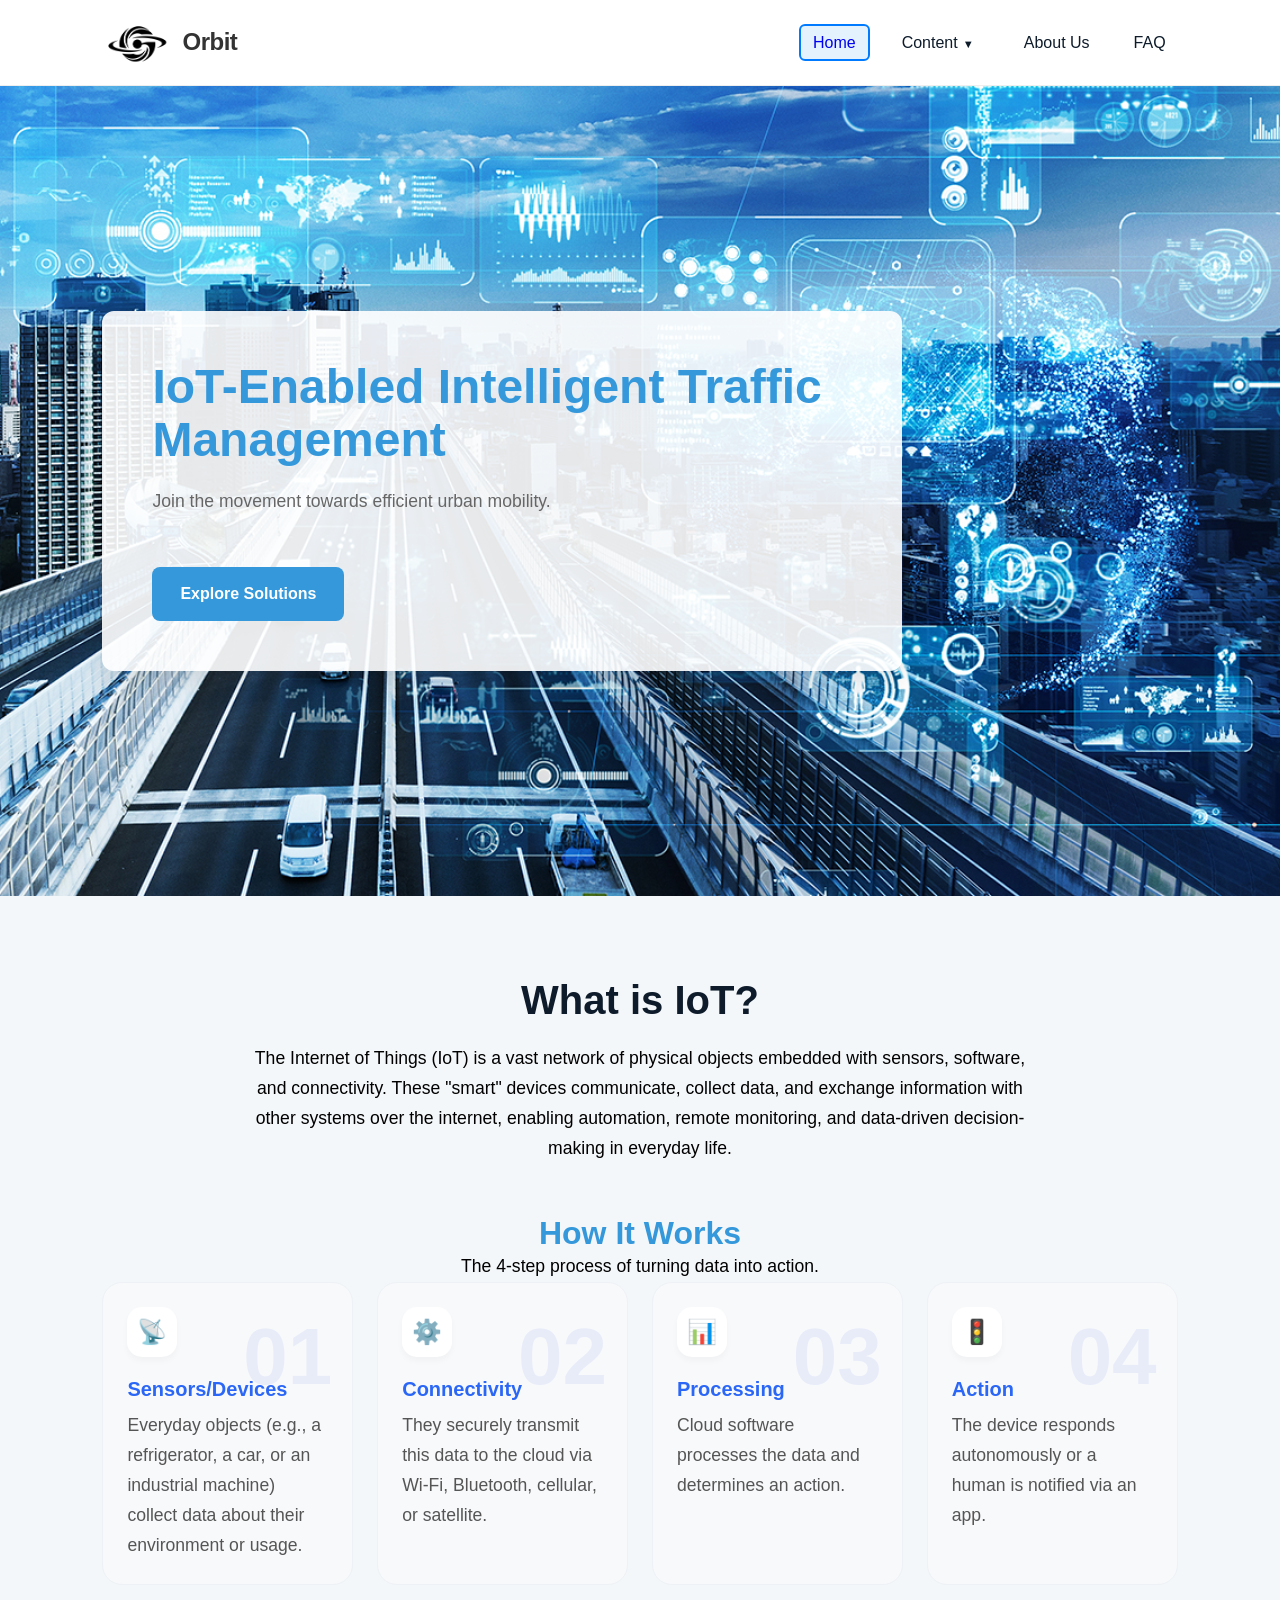
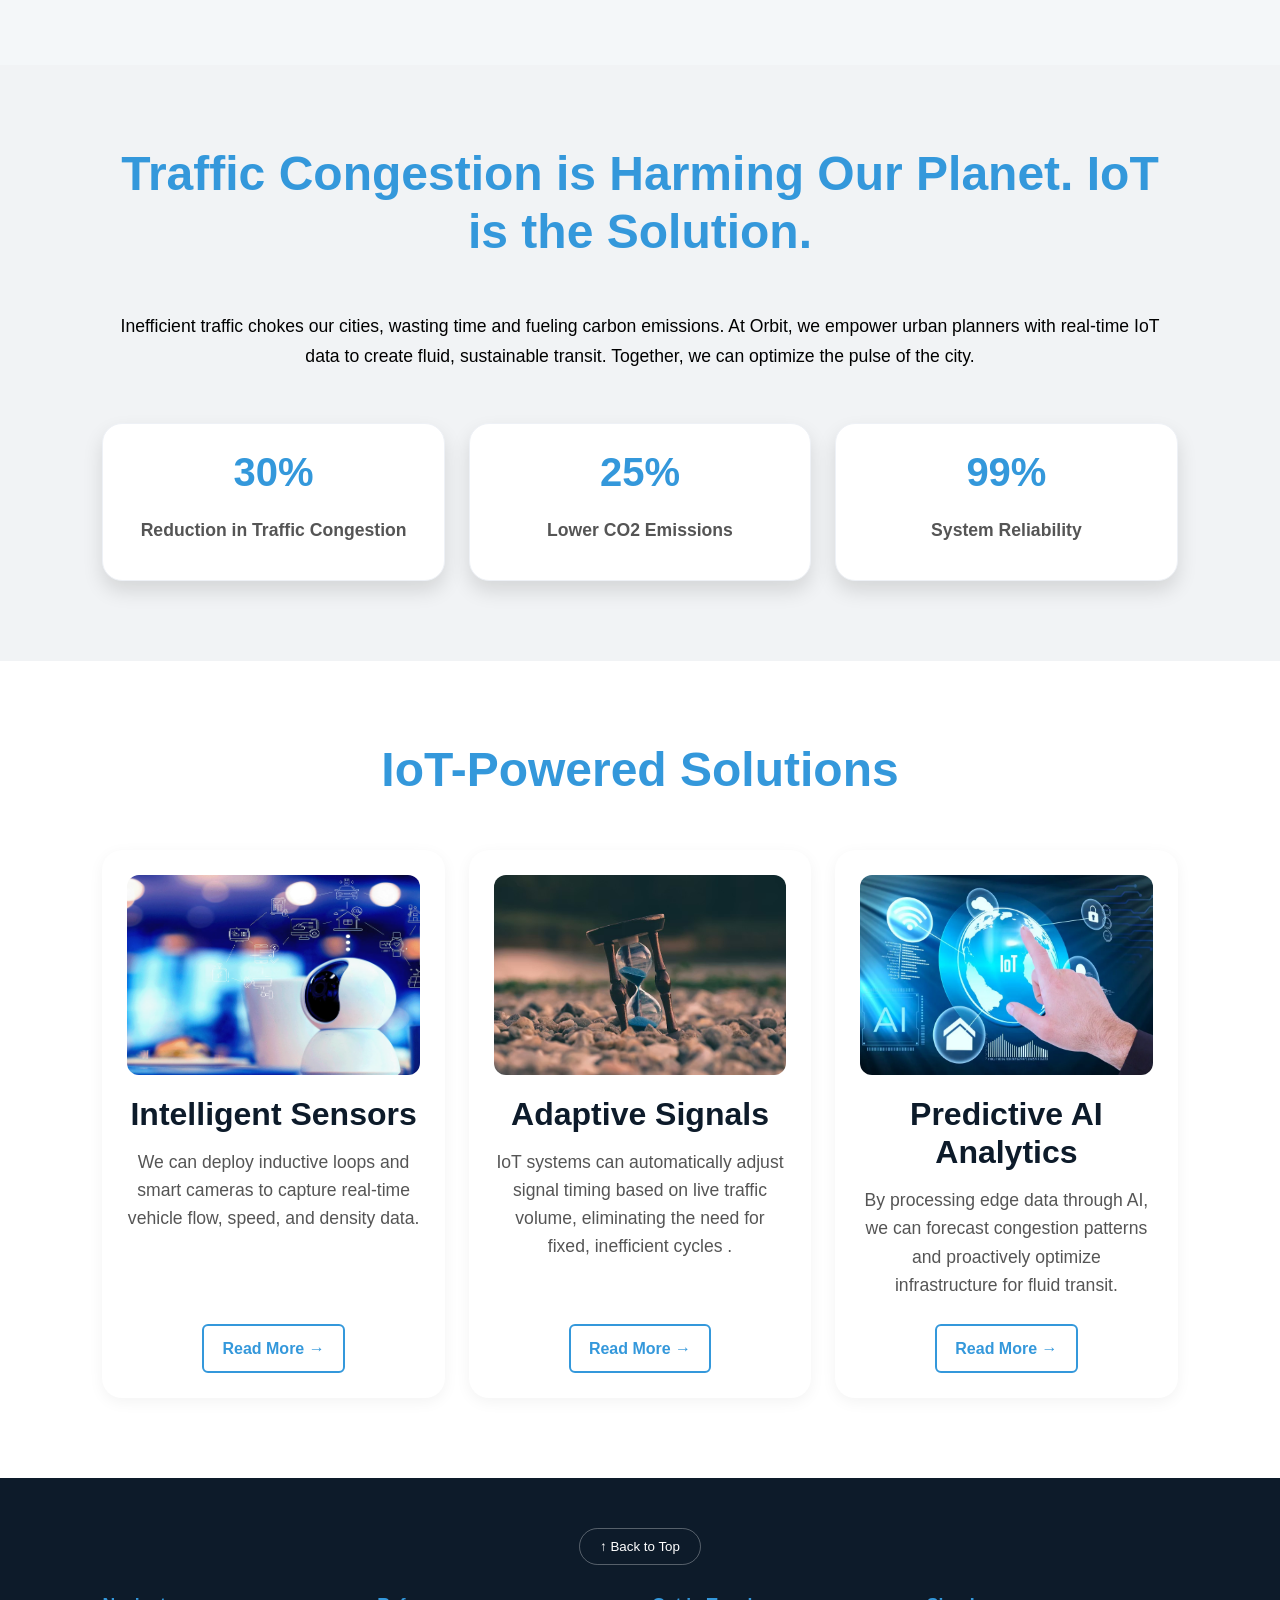
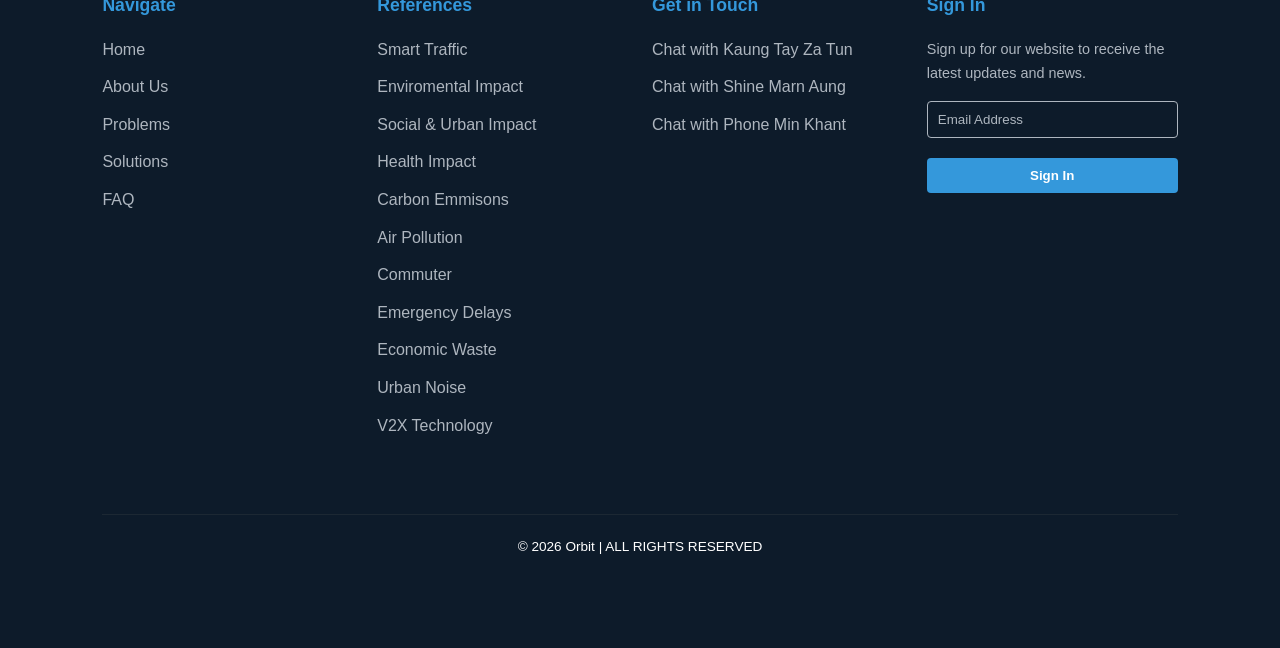
==== commit ad330576: "index.html" ====
--- a/index.html
+++ b/index.html
@@ -4,7 +4,7 @@
     <meta charset="UTF-8">
     <meta name="viewport" content="width=device-width, initial-scale=1.0">
     <title>ORBIT | HOMEPAGE</title>
-    <link rel="icon" type="image" href="images/image-removebg-preview (8).png">
+    <link rel="icon" type="image" href="images/icon.png">
     <link rel="stylesheet" href="STYLE1.css">
 </head>
 <body>
@@ -198,4 +198,4 @@
     </div>
 </footer>
 </body>
-</html>+</html>
